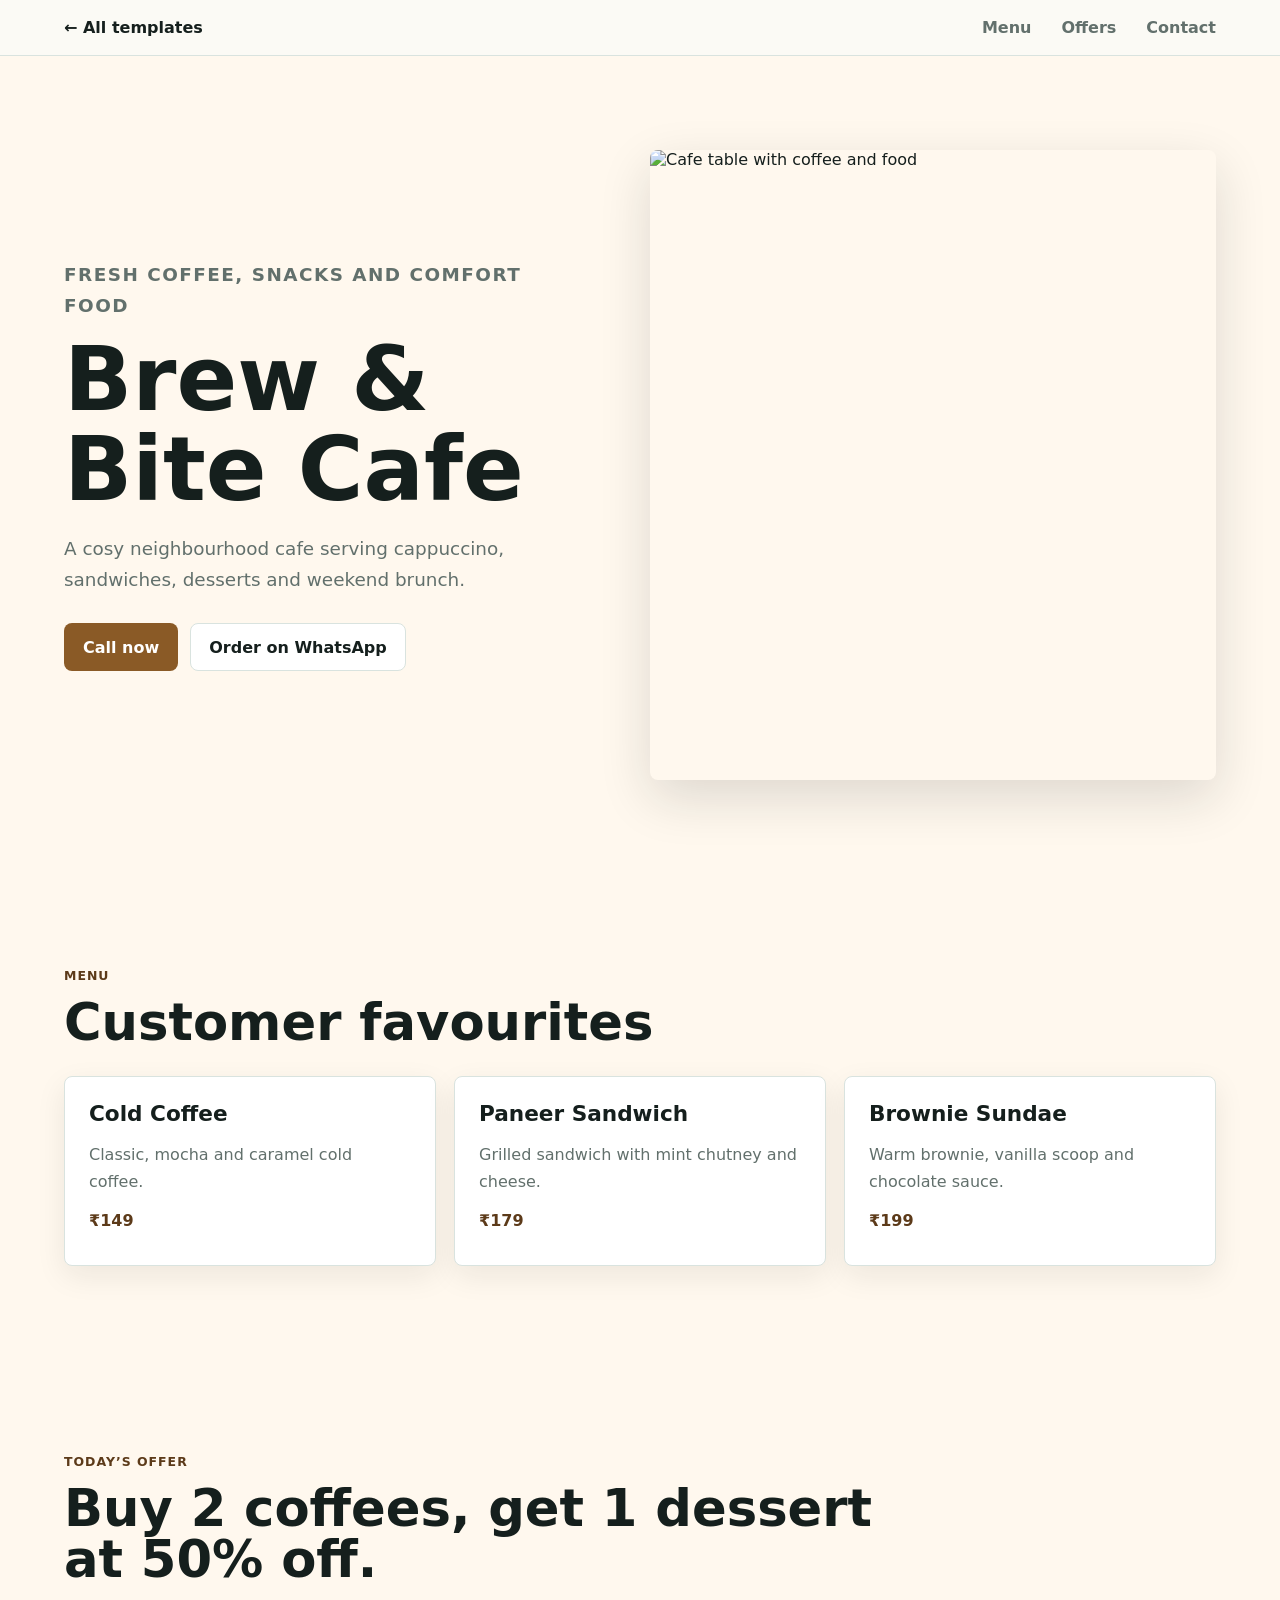
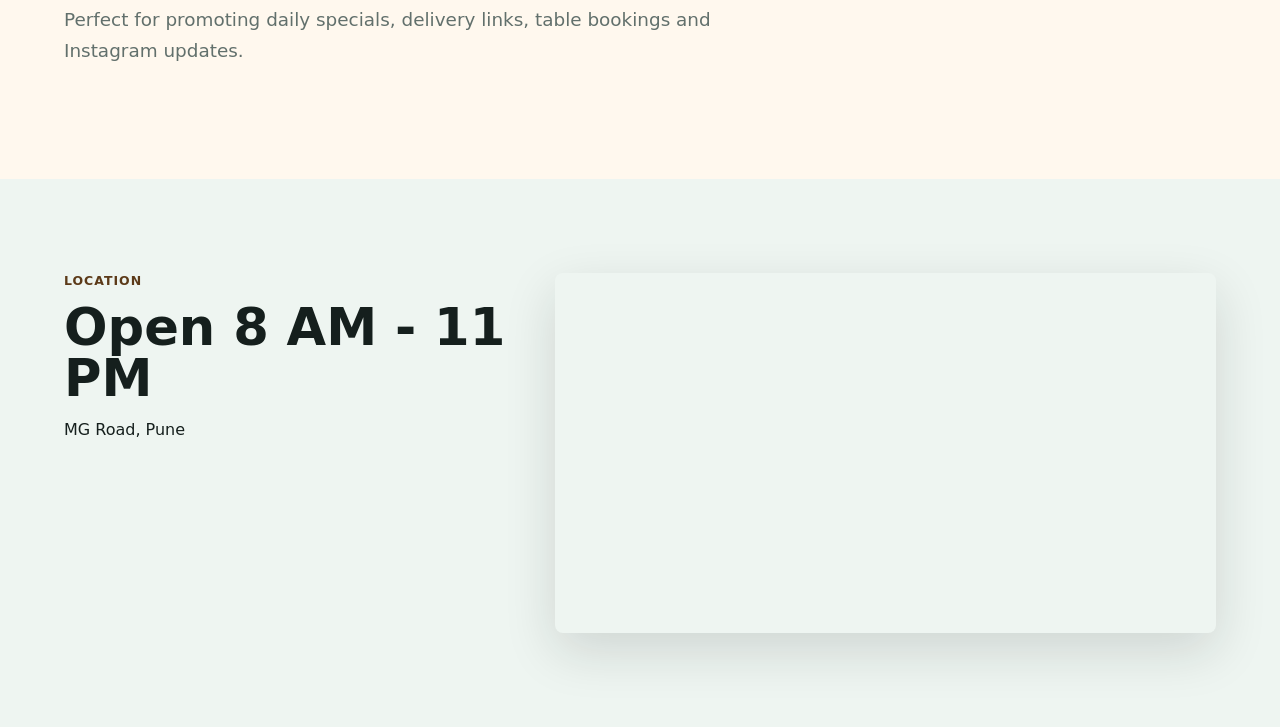
==== templates/cafe.html @ c32a070b "Add clickable full website template demos" ====
<!doctype html>
<html lang="en">
  <head>
    <meta charset="utf-8">
    <meta name="viewport" content="width=device-width, initial-scale=1">
    <title>Brew & Bite Cafe | Sample Website Template</title>
    <link rel="stylesheet" href="../template-demo.css">
  </head>
  <body class="cafe-theme">
    <header class="demo-header">
      <a href="../index.html#templates">← All templates</a>
      <nav><a href="#menu">Menu</a><a href="#offers">Offers</a><a href="#contact">Contact</a></nav>
    </header>
    <main>
      <section class="demo-hero">
        <div>
          <p class="demo-eyebrow">Fresh coffee, snacks and comfort food</p>
          <h1>Brew & Bite Cafe</h1>
          <p>A cosy neighbourhood cafe serving cappuccino, sandwiches, desserts and weekend brunch.</p>
          <div class="demo-actions">
            <a class="demo-button" href="tel:+919812345678">Call now</a>
            <a class="demo-button ghost" href="https://wa.me/919812345678">Order on WhatsApp</a>
          </div>
        </div>
        <img src="https://images.unsplash.com/photo-1554118811-1e0d58224f24?auto=format&fit=crop&w=1200&q=80" alt="Cafe table with coffee and food">
      </section>
      <section class="demo-section" id="menu">
        <p class="demo-eyebrow">Menu</p>
        <h2>Customer favourites</h2>
        <div class="demo-grid">
          <article><h3>Cold Coffee</h3><p>Classic, mocha and caramel cold coffee.</p><strong>₹149</strong></article>
          <article><h3>Paneer Sandwich</h3><p>Grilled sandwich with mint chutney and cheese.</p><strong>₹179</strong></article>
          <article><h3>Brownie Sundae</h3><p>Warm brownie, vanilla scoop and chocolate sauce.</p><strong>₹199</strong></article>
        </div>
      </section>
      <section class="demo-section" id="offers">
        <p class="demo-eyebrow">Today’s offer</p>
        <h2>Buy 2 coffees, get 1 dessert at 50% off.</h2>
        <p class="wide-copy">Perfect for promoting daily specials, delivery links, table bookings and Instagram updates.</p>
      </section>
      <section class="demo-section demo-contact" id="contact">
        <div><p class="demo-eyebrow">Location</p><h2>Open 8 AM - 11 PM</h2><p>MG Road, Pune</p></div>
        <iframe title="Sample Google Map" src="https://www.google.com/maps?q=MG%20Road%20Pune&output=embed"></iframe>
      </section>
    </main>
  </body>
</html>
---- template-demo.css ----
:root {
  --ink: #151f1d;
  --muted: #62706c;
  --paper: #fbfaf6;
  --panel: #ffffff;
  --line: #d9e3df;
  --accent: #0d766e;
  --accent-dark: #095d57;
  --warm: #d99b2b;
  --shadow: 0 18px 52px rgba(21, 31, 29, 0.14);
}

* {
  box-sizing: border-box;
}

body {
  margin: 0;
  font-family: Inter, ui-sans-serif, system-ui, -apple-system, BlinkMacSystemFont, "Segoe UI", sans-serif;
  background: var(--paper);
  color: var(--ink);
}

img {
  display: block;
  max-width: 100%;
}

a {
  color: inherit;
}

.demo-header {
  position: sticky;
  top: 0;
  z-index: 10;
  display: flex;
  justify-content: space-between;
  gap: 20px;
  padding: 18px clamp(18px, 5vw, 70px);
  border-bottom: 1px solid var(--line);
  background: rgba(251, 250, 246, 0.92);
  backdrop-filter: blur(16px);
}

.demo-header a {
  font-weight: 800;
  text-decoration: none;
}

.demo-header nav {
  display: flex;
  gap: clamp(12px, 3vw, 30px);
  color: var(--muted);
}

.demo-hero,
.demo-section {
  padding: clamp(48px, 8vw, 94px) clamp(18px, 5vw, 70px);
}

.demo-hero {
  display: grid;
  grid-template-columns: minmax(0, 0.9fr) minmax(320px, 1fr);
  align-items: center;
  gap: clamp(30px, 6vw, 82px);
  min-height: 86vh;
}

.demo-hero h1,
.demo-section h2 {
  max-width: 820px;
  margin: 0;
  font-size: clamp(2.7rem, 7vw, 6.4rem);
  line-height: 1;
  letter-spacing: 0;
}

.demo-section h2 {
  font-size: clamp(2rem, 4vw, 4.5rem);
}

.demo-hero p,
.wide-copy {
  max-width: 660px;
  color: var(--muted);
  font-size: 1.15rem;
  line-height: 1.7;
}

.demo-eyebrow {
  margin: 0 0 14px;
  color: var(--accent-dark);
  font-size: 0.78rem;
  font-weight: 900;
  letter-spacing: 0.08em;
  text-transform: uppercase;
}

.demo-hero img {
  width: 100%;
  height: min(70vh, 700px);
  min-height: 430px;
  object-fit: cover;
  border-radius: 8px;
  box-shadow: var(--shadow);
}

.demo-actions {
  display: flex;
  flex-wrap: wrap;
  gap: 12px;
  margin-top: 28px;
}

.demo-button {
  display: inline-flex;
  min-height: 48px;
  align-items: center;
  justify-content: center;
  padding: 13px 18px;
  border: 1px solid transparent;
  border-radius: 8px;
  background: var(--accent);
  color: #fff;
  font-weight: 900;
  text-decoration: none;
}

.demo-button.ghost {
  border-color: var(--line);
  background: var(--panel);
  color: var(--ink);
}

.demo-grid,
.demo-gallery {
  display: grid;
  grid-template-columns: repeat(3, minmax(0, 1fr));
  gap: 18px;
  margin-top: 28px;
}

.demo-grid article {
  min-height: 190px;
  padding: 24px;
  border: 1px solid var(--line);
  border-radius: 8px;
  background: var(--panel);
  box-shadow: 0 10px 30px rgba(21, 31, 29, 0.08);
}

.demo-grid h3 {
  margin: 0;
  font-size: 1.35rem;
}

.demo-grid p {
  color: var(--muted);
  line-height: 1.65;
}

.demo-grid strong {
  color: var(--accent-dark);
}

.demo-gallery img {
  width: 100%;
  aspect-ratio: 1.2;
  object-fit: cover;
  border-radius: 8px;
}

.demo-contact {
  display: grid;
  grid-template-columns: minmax(0, 0.7fr) minmax(320px, 1fr);
  gap: 28px;
  align-items: stretch;
  background: #eef5f1;
}

.demo-contact iframe {
  width: 100%;
  min-height: 360px;
  border: 0;
  border-radius: 8px;
  box-shadow: var(--shadow);
}

.salon-theme {
  --accent: #a23b72;
  --accent-dark: #792653;
  --paper: #fff7fa;
}

.cafe-theme {
  --accent: #8a5a26;
  --accent-dark: #5c3a19;
  --paper: #fff8ee;
}

.clinic-theme {
  --accent: #2176ae;
  --accent-dark: #15547d;
  --paper: #f5fbff;
}

.retail-theme {
  --accent: #7752a4;
  --accent-dark: #533977;
  --paper: #fbf8ff;
}

.coaching-theme {
  --accent: #296f46;
  --accent-dark: #1e5034;
  --paper: #f7fbf4;
}

.service-theme {
  --accent: #b7532a;
  --accent-dark: #80391f;
  --paper: #fff8f3;
}

@media (max-width: 860px) {
  .demo-header {
    align-items: flex-start;
    flex-direction: column;
  }

  .demo-hero,
  .demo-contact {
    grid-template-columns: 1fr;
  }

  .demo-hero {
    min-height: auto;
  }

  .demo-grid,
  .demo-gallery {
    grid-template-columns: 1fr;
  }
}
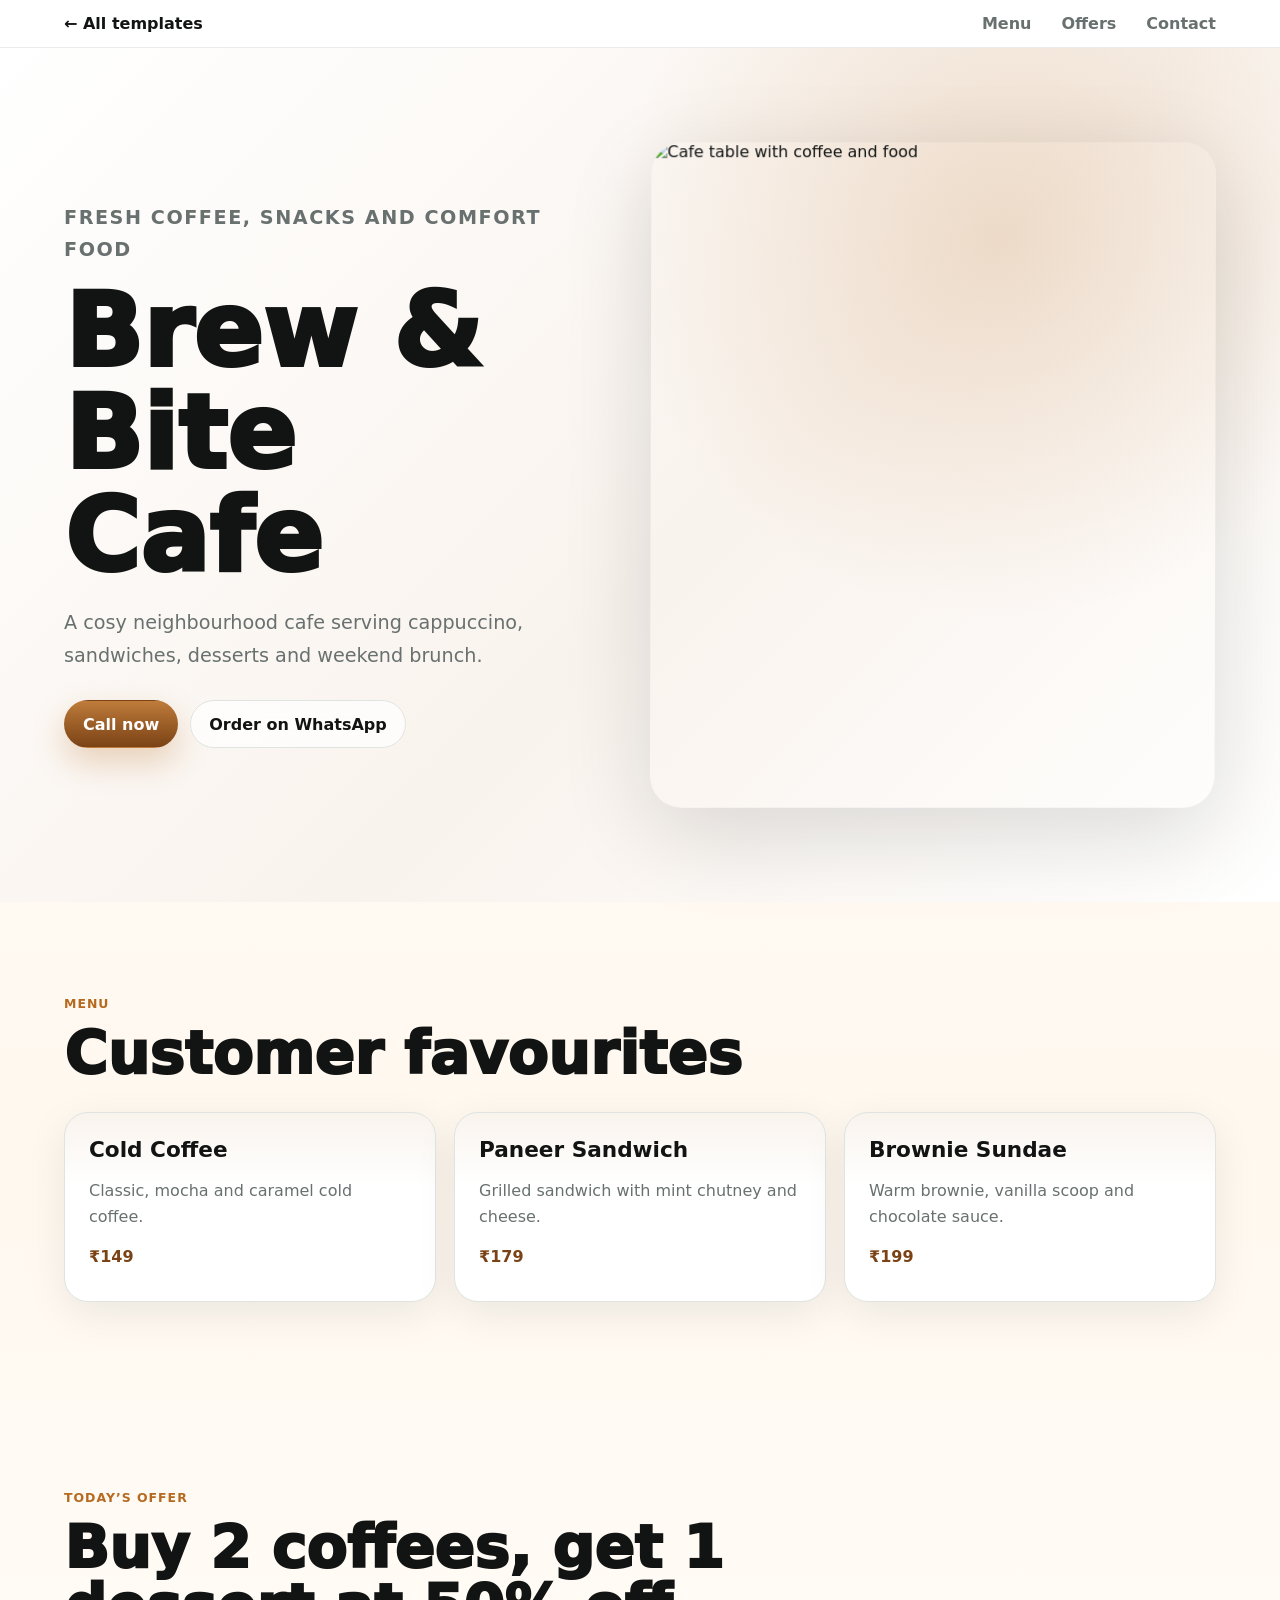
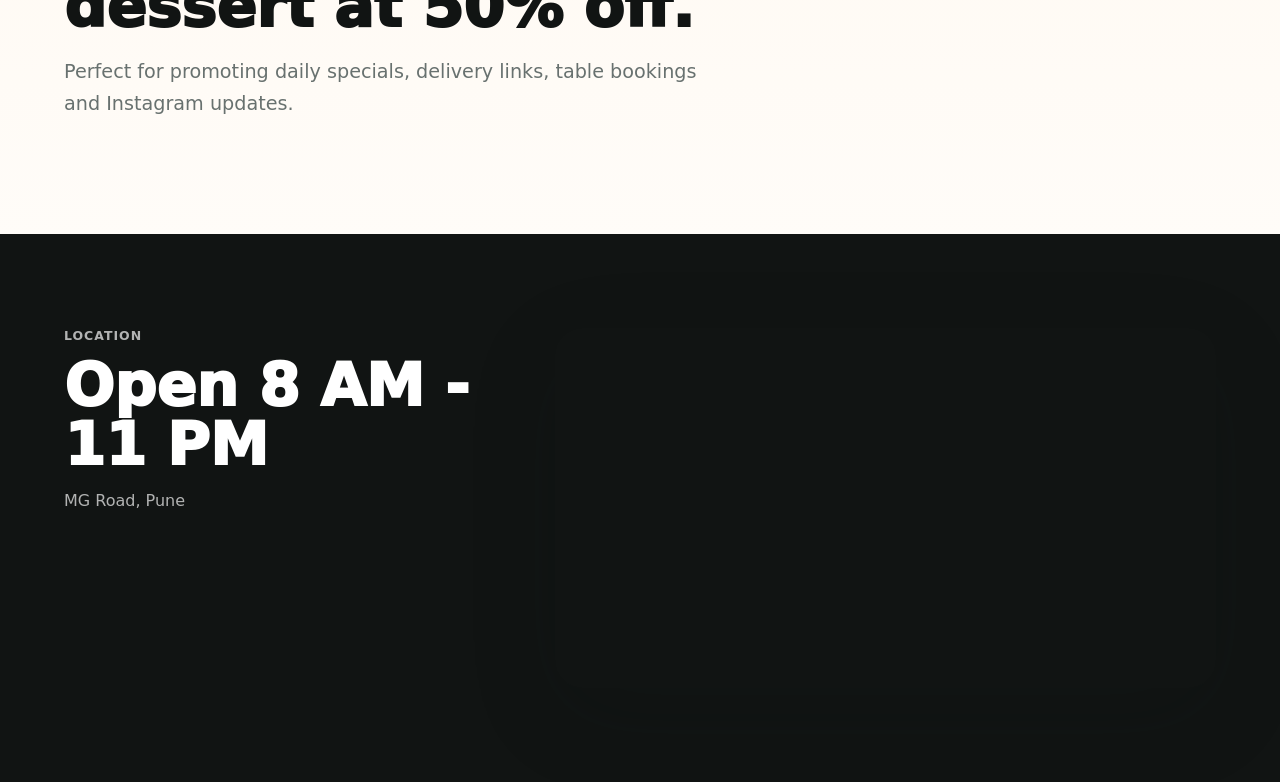
==== commit eb1345fc: "Add branded favicon" ====
--- a/templates/cafe.html
+++ b/templates/cafe.html
@@ -4,6 +4,7 @@
     <meta charset="utf-8">
     <meta name="viewport" content="width=device-width, initial-scale=1">
     <title>Brew & Bite Cafe | Sample Website Template</title>
+    <link rel="icon" href="../favicon.svg" type="image/svg+xml">
     <link rel="stylesheet" href="../template-demo.css">
   </head>
   <body class="cafe-theme">
--- a/template-demo.css
+++ b/template-demo.css
@@ -1,13 +1,14 @@
 :root {
-  --ink: #151f1d;
-  --muted: #62706c;
-  --paper: #fbfaf6;
+  --ink: #111413;
+  --muted: #68716f;
+  --paper: #f6f7f5;
   --panel: #ffffff;
-  --line: #d9e3df;
-  --accent: #0d766e;
-  --accent-dark: #095d57;
-  --warm: #d99b2b;
-  --shadow: 0 18px 52px rgba(21, 31, 29, 0.14);
+  --line: #dfe4e1;
+  --accent: #007aff;
+  --accent-dark: #005fc5;
+  --warm: #d6a23d;
+  --shadow: 0 26px 90px rgba(17, 20, 19, 0.14);
+  --soft-shadow: 0 12px 42px rgba(17, 20, 19, 0.08);
 }
 
 * {
@@ -17,8 +18,10 @@
 body {
   margin: 0;
   font-family: Inter, ui-sans-serif, system-ui, -apple-system, BlinkMacSystemFont, "Segoe UI", sans-serif;
-  background: var(--paper);
+  background:
+    linear-gradient(180deg, #fff 0%, var(--paper) 48%, #fff 100%);
   color: var(--ink);
+  text-rendering: optimizeLegibility;
 }
 
 img {
@@ -37,10 +40,10 @@
   display: flex;
   justify-content: space-between;
   gap: 20px;
-  padding: 18px clamp(18px, 5vw, 70px);
-  border-bottom: 1px solid var(--line);
-  background: rgba(251, 250, 246, 0.92);
-  backdrop-filter: blur(16px);
+  padding: 14px clamp(18px, 5vw, 70px);
+  border-bottom: 1px solid rgba(223, 228, 225, 0.72);
+  background: rgba(255, 255, 255, 0.74);
+  backdrop-filter: blur(24px) saturate(1.6);
 }
 
 .demo-header a {
@@ -52,6 +55,7 @@
   display: flex;
   gap: clamp(12px, 3vw, 30px);
   color: var(--muted);
+  font-weight: 700;
 }
 
 .demo-hero,
@@ -64,33 +68,37 @@
   grid-template-columns: minmax(0, 0.9fr) minmax(320px, 1fr);
   align-items: center;
   gap: clamp(30px, 6vw, 82px);
-  min-height: 86vh;
+  min-height: calc(100vh - 64px);
+  background:
+    radial-gradient(circle at 78% 22%, color-mix(in srgb, var(--accent) 18%, transparent), transparent 32%),
+    linear-gradient(135deg, #ffffff 0%, color-mix(in srgb, var(--accent) 8%, #ffffff) 56%, #ffffff 100%);
 }
 
 .demo-hero h1,
 .demo-section h2 {
   max-width: 820px;
   margin: 0;
-  font-size: clamp(2.7rem, 7vw, 6.4rem);
+  font-size: clamp(3.2rem, 8vw, 8rem);
   line-height: 1;
   letter-spacing: 0;
+  font-weight: 950;
 }
 
 .demo-section h2 {
-  font-size: clamp(2rem, 4vw, 4.5rem);
+  font-size: clamp(2.15rem, 4.6vw, 5rem);
 }
 
 .demo-hero p,
 .wide-copy {
   max-width: 660px;
   color: var(--muted);
-  font-size: 1.15rem;
+  font-size: clamp(1.08rem, 1.5vw, 1.28rem);
   line-height: 1.7;
 }
 
 .demo-eyebrow {
   margin: 0 0 14px;
-  color: var(--accent-dark);
+  color: var(--accent);
   font-size: 0.78rem;
   font-weight: 900;
   letter-spacing: 0.08em;
@@ -99,11 +107,12 @@
 
 .demo-hero img {
   width: 100%;
-  height: min(70vh, 700px);
-  min-height: 430px;
+  height: min(74vh, 760px);
+  min-height: 460px;
   object-fit: cover;
-  border-radius: 8px;
+  border-radius: 32px;
   box-shadow: var(--shadow);
+  transform: rotateY(-4deg) rotateX(2deg);
 }
 
 .demo-actions {
@@ -120,17 +129,20 @@
   justify-content: center;
   padding: 13px 18px;
   border: 1px solid transparent;
-  border-radius: 8px;
-  background: var(--accent);
+  border-radius: 999px;
+  background: linear-gradient(180deg, color-mix(in srgb, var(--accent) 88%, #fff), var(--accent-dark));
   color: #fff;
   font-weight: 900;
   text-decoration: none;
+  box-shadow: 0 14px 32px color-mix(in srgb, var(--accent) 28%, transparent);
 }
 
 .demo-button.ghost {
   border-color: var(--line);
-  background: var(--panel);
+  background: rgba(255, 255, 255, 0.72);
   color: var(--ink);
+  box-shadow: none;
+  backdrop-filter: blur(14px);
 }
 
 .demo-grid,
@@ -145,9 +157,11 @@
   min-height: 190px;
   padding: 24px;
   border: 1px solid var(--line);
-  border-radius: 8px;
-  background: var(--panel);
-  box-shadow: 0 10px 30px rgba(21, 31, 29, 0.08);
+  border-radius: 24px;
+  background:
+    linear-gradient(180deg, color-mix(in srgb, var(--accent) 8%, #fff), #fff 38%),
+    var(--panel);
+  box-shadow: var(--soft-shadow);
 }
 
 .demo-grid h3 {
@@ -168,7 +182,8 @@
   width: 100%;
   aspect-ratio: 1.2;
   object-fit: cover;
-  border-radius: 8px;
+  border-radius: 24px;
+  box-shadow: var(--soft-shadow);
 }
 
 .demo-contact {
@@ -176,50 +191,56 @@
   grid-template-columns: minmax(0, 0.7fr) minmax(320px, 1fr);
   gap: 28px;
   align-items: stretch;
-  background: #eef5f1;
+  background: #111413;
+  color: #fff;
+}
+
+.demo-contact .demo-eyebrow,
+.demo-contact p {
+  color: rgba(255, 255, 255, 0.68);
 }
 
 .demo-contact iframe {
   width: 100%;
   min-height: 360px;
   border: 0;
-  border-radius: 8px;
+  border-radius: 28px;
   box-shadow: var(--shadow);
 }
 
 .salon-theme {
-  --accent: #a23b72;
-  --accent-dark: #792653;
-  --paper: #fff7fa;
+  --accent: #ff2d8d;
+  --accent-dark: #c71968;
+  --paper: #fff6fa;
 }
 
 .cafe-theme {
-  --accent: #8a5a26;
-  --accent-dark: #5c3a19;
-  --paper: #fff8ee;
+  --accent: #b66a20;
+  --accent-dark: #7b4315;
+  --paper: #fff8ef;
 }
 
 .clinic-theme {
-  --accent: #2176ae;
-  --accent-dark: #15547d;
+  --accent: #007aff;
+  --accent-dark: #005fc5;
   --paper: #f5fbff;
 }
 
 .retail-theme {
-  --accent: #7752a4;
-  --accent-dark: #533977;
+  --accent: #7d5cff;
+  --accent-dark: #5132c8;
   --paper: #fbf8ff;
 }
 
 .coaching-theme {
-  --accent: #296f46;
-  --accent-dark: #1e5034;
+  --accent: #30a46c;
+  --accent-dark: #1c7a4b;
   --paper: #f7fbf4;
 }
 
 .service-theme {
-  --accent: #b7532a;
-  --accent-dark: #80391f;
+  --accent: #ff6b35;
+  --accent-dark: #c84a1f;
   --paper: #fff8f3;
 }
 
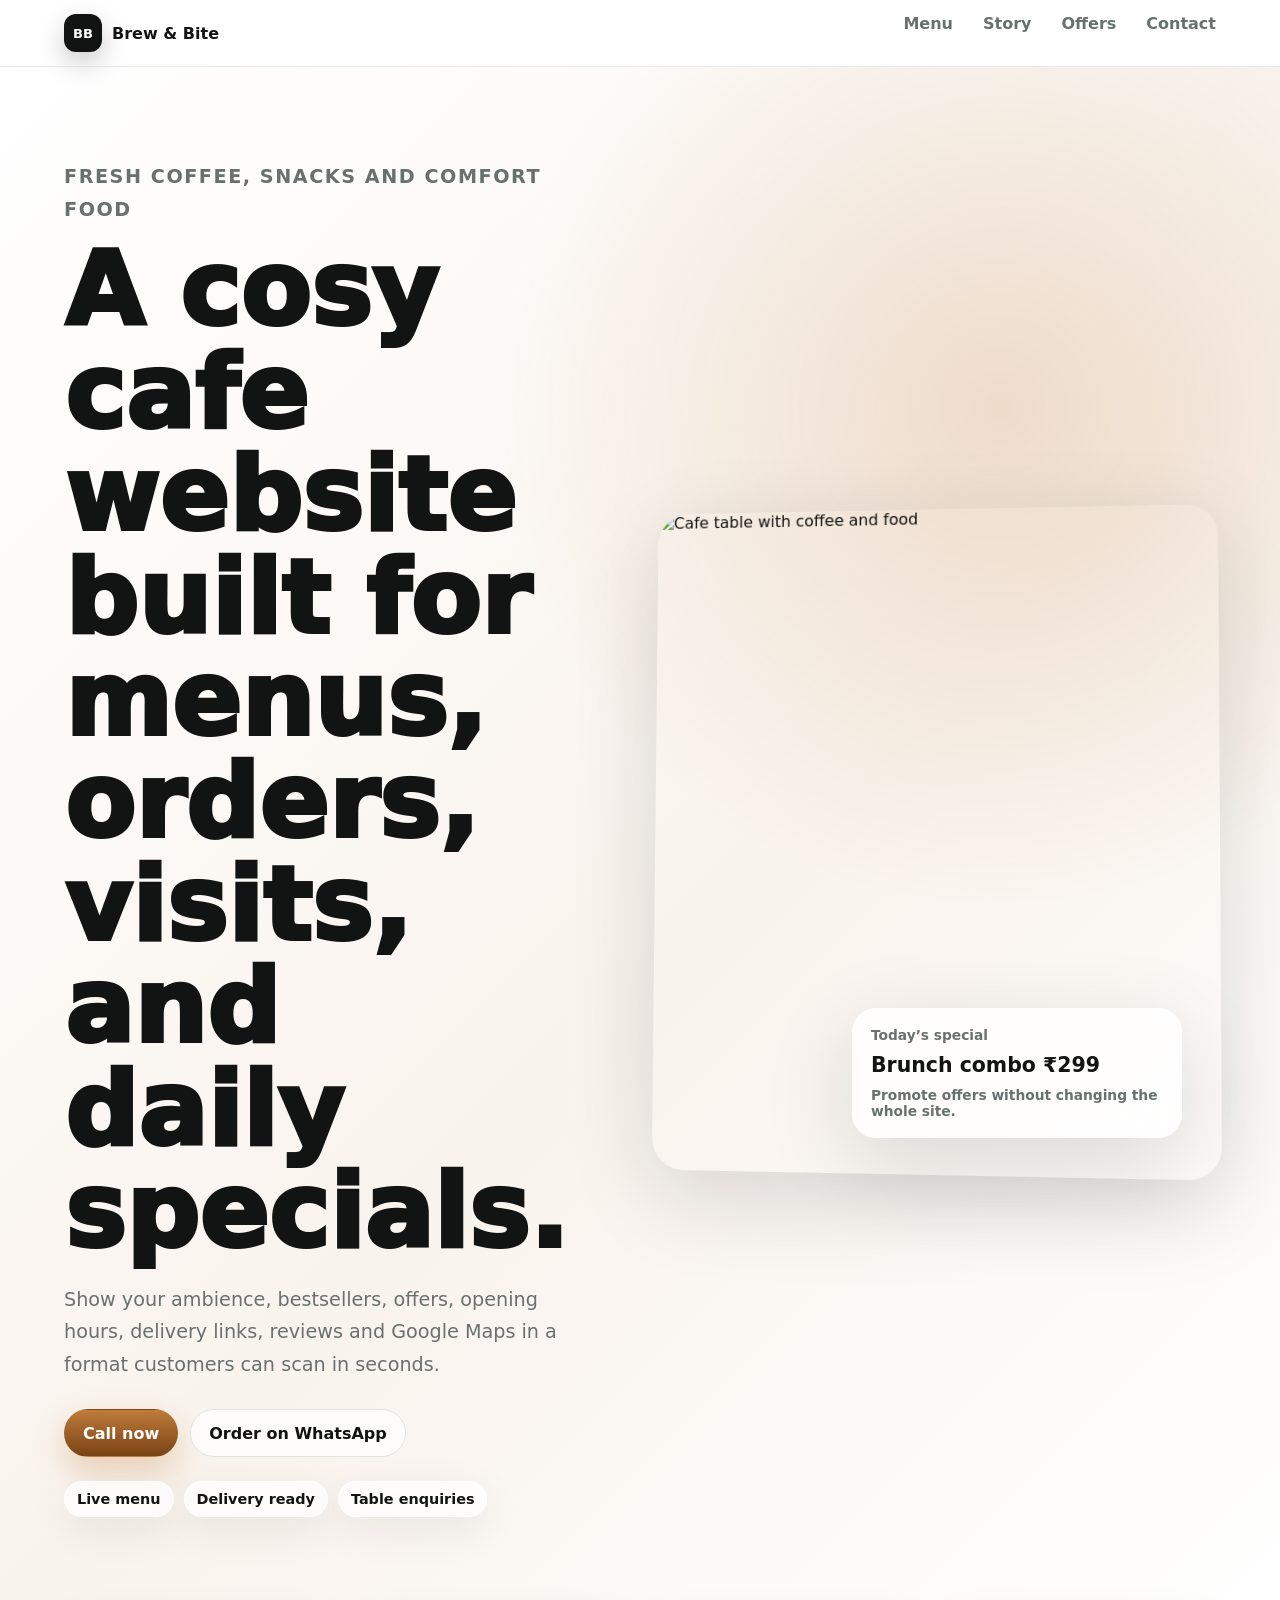
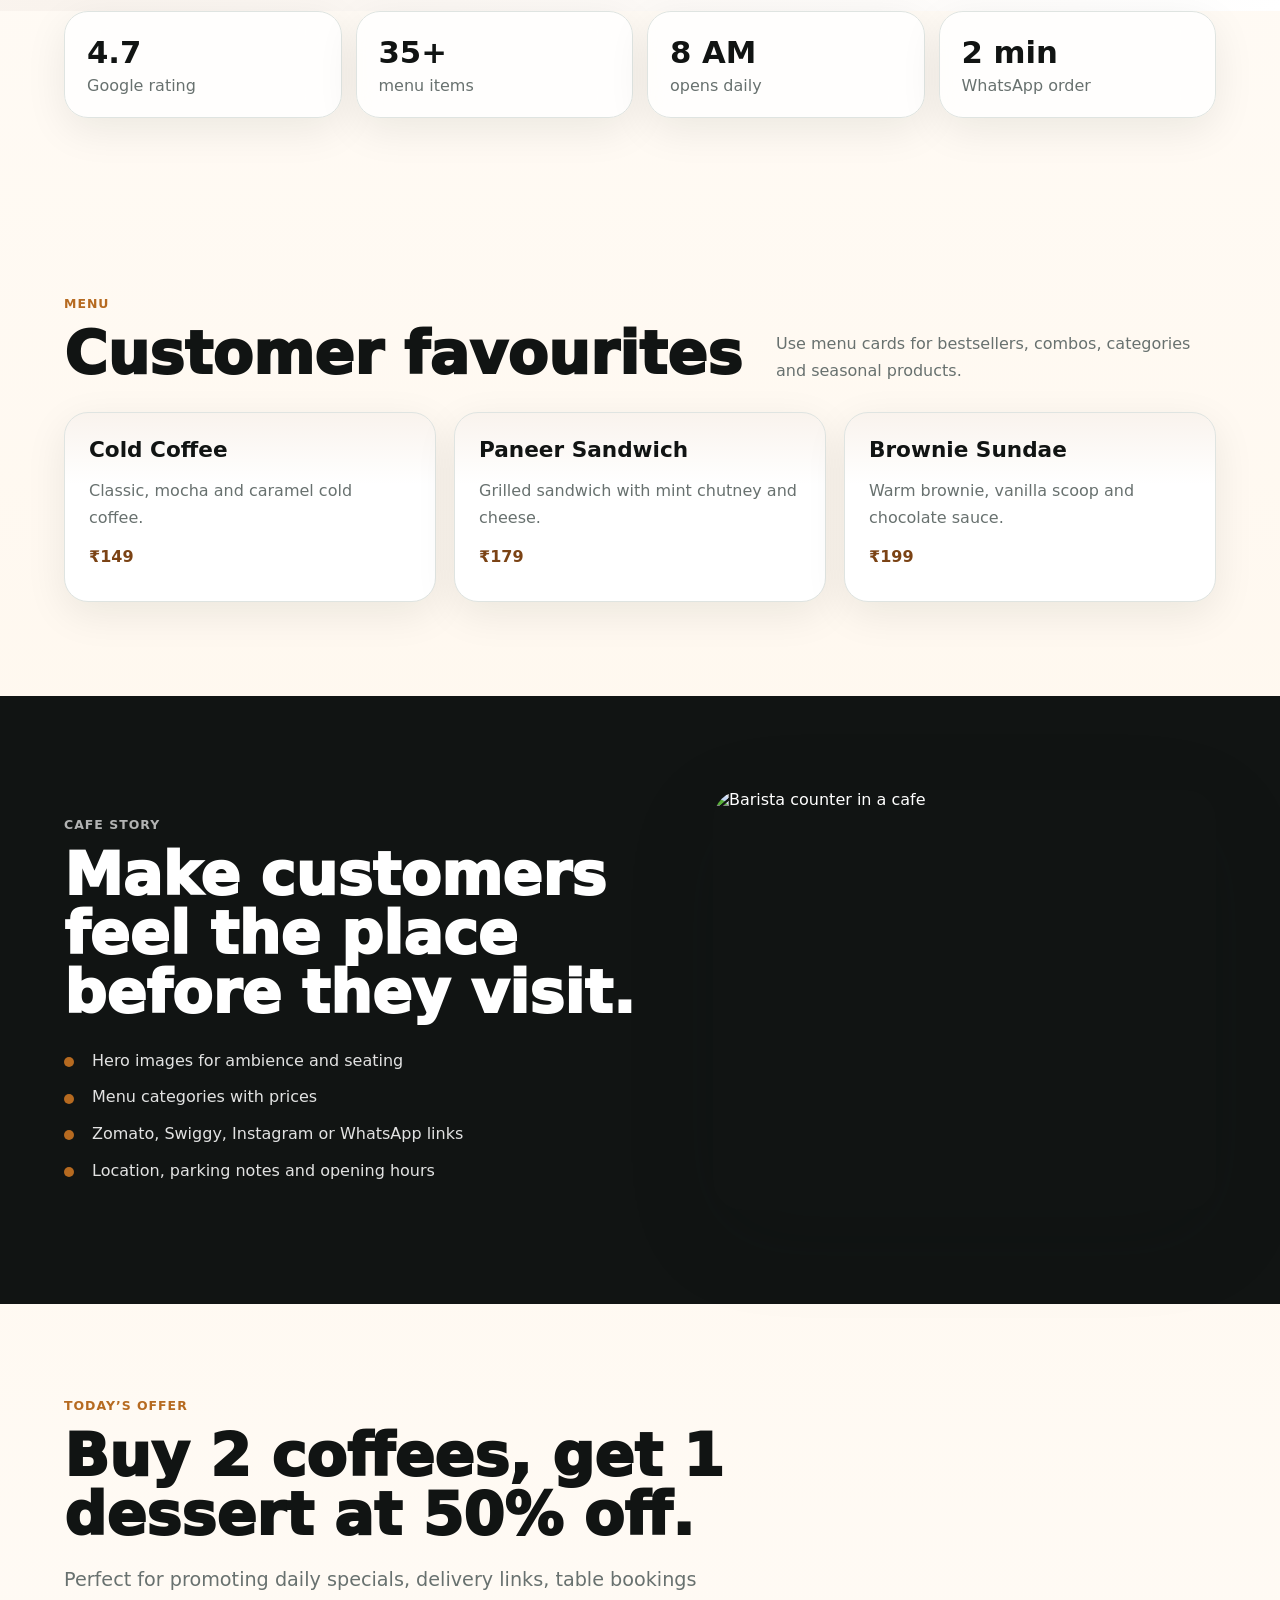
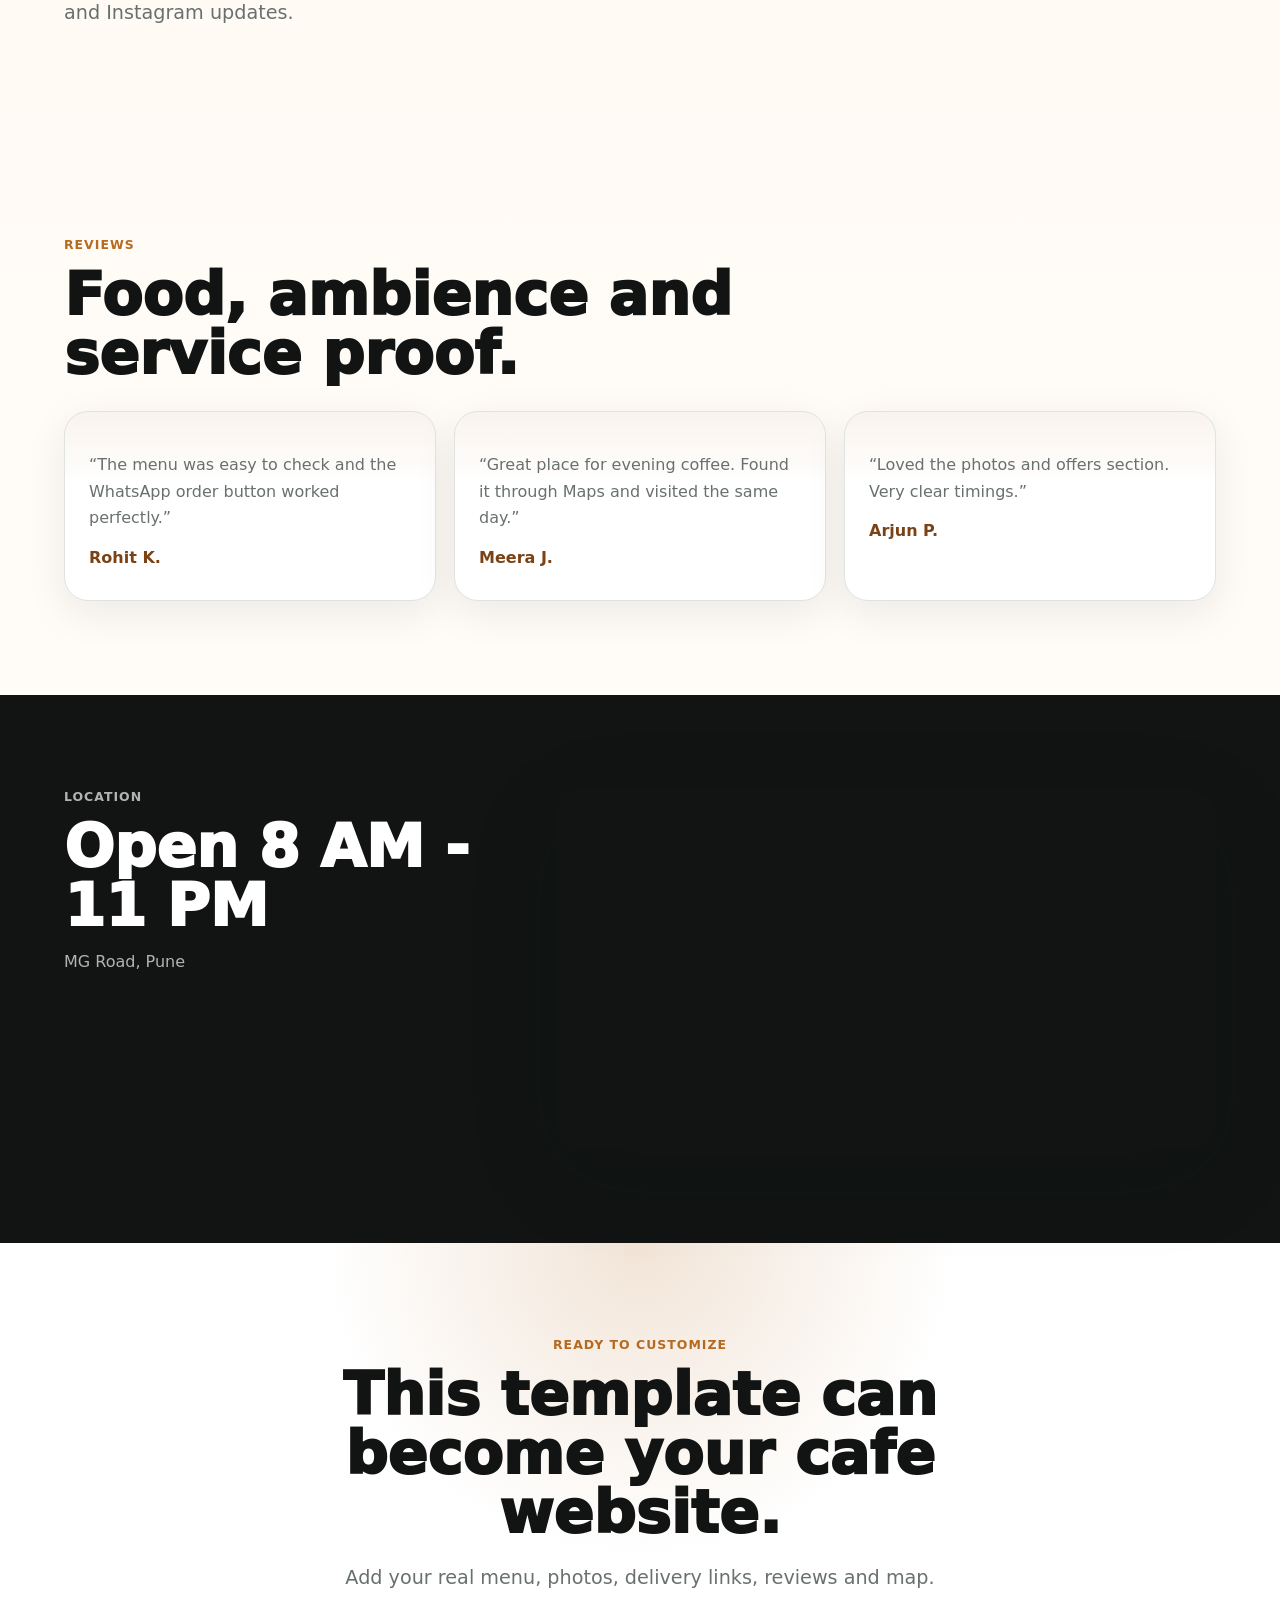
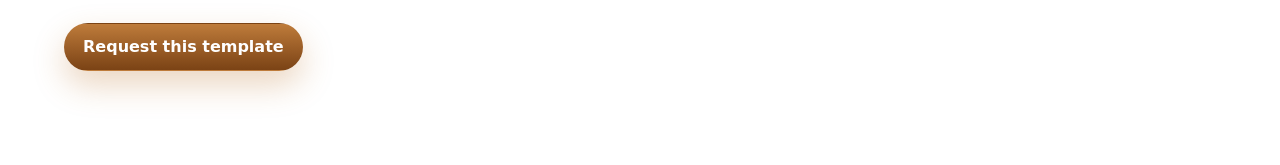
==== commit 834aeef3: "Add animated signature template system" ====
--- a/templates/cafe.html
+++ b/templates/cafe.html
@@ -9,40 +9,58 @@
   </head>
   <body class="cafe-theme">
     <header class="demo-header">
-      <a href="../index.html#templates">← All templates</a>
-      <nav><a href="#menu">Menu</a><a href="#offers">Offers</a><a href="#contact">Contact</a></nav>
+      <a class="demo-brand" href="../index.html#templates"><span class="demo-mark">BB</span><span>Brew & Bite</span></a>
+      <nav><a href="#menu">Menu</a><a href="#story">Story</a><a href="#offers">Offers</a><a href="#contact">Contact</a></nav>
     </header>
     <main>
       <section class="demo-hero">
-        <div>
+        <div class="demo-copy">
           <p class="demo-eyebrow">Fresh coffee, snacks and comfort food</p>
-          <h1>Brew & Bite Cafe</h1>
-          <p>A cosy neighbourhood cafe serving cappuccino, sandwiches, desserts and weekend brunch.</p>
+          <h1>A cosy cafe website built for menus, orders, visits, and daily specials.</h1>
+          <p>Show your ambience, bestsellers, offers, opening hours, delivery links, reviews and Google Maps in a format customers can scan in seconds.</p>
           <div class="demo-actions">
             <a class="demo-button" href="tel:+919812345678">Call now</a>
             <a class="demo-button ghost" href="https://wa.me/919812345678">Order on WhatsApp</a>
           </div>
+          <ul class="demo-proof"><li>Live menu</li><li>Delivery ready</li><li>Table enquiries</li></ul>
         </div>
-        <img src="https://images.unsplash.com/photo-1554118811-1e0d58224f24?auto=format&fit=crop&w=1200&q=80" alt="Cafe table with coffee and food">
+        <div class="demo-hero-card">
+          <img src="https://images.unsplash.com/photo-1554118811-1e0d58224f24?auto=format&fit=crop&w=1200&q=80" alt="Cafe table with coffee and food">
+          <div class="hero-info"><span>Today’s special</span><strong>Brunch combo ₹299</strong><span>Promote offers without changing the whole site.</span></div>
+        </div>
+      </section>
+      <section class="metric-strip">
+        <div><strong>4.7</strong><span>Google rating</span></div>
+        <div><strong>35+</strong><span>menu items</span></div>
+        <div><strong>8 AM</strong><span>opens daily</span></div>
+        <div><strong>2 min</strong><span>WhatsApp order</span></div>
       </section>
       <section class="demo-section" id="menu">
-        <p class="demo-eyebrow">Menu</p>
-        <h2>Customer favourites</h2>
+        <div class="section-top"><div><p class="demo-eyebrow">Menu</p><h2>Customer favourites</h2></div><p>Use menu cards for bestsellers, combos, categories and seasonal products.</p></div>
         <div class="demo-grid">
           <article><h3>Cold Coffee</h3><p>Classic, mocha and caramel cold coffee.</p><strong>₹149</strong></article>
           <article><h3>Paneer Sandwich</h3><p>Grilled sandwich with mint chutney and cheese.</p><strong>₹179</strong></article>
           <article><h3>Brownie Sundae</h3><p>Warm brownie, vanilla scoop and chocolate sauce.</p><strong>₹199</strong></article>
         </div>
       </section>
+      <section class="demo-section showcase" id="story">
+        <div><p class="demo-eyebrow">Cafe story</p><h2>Make customers feel the place before they visit.</h2><ul class="check-list"><li>Hero images for ambience and seating</li><li>Menu categories with prices</li><li>Zomato, Swiggy, Instagram or WhatsApp links</li><li>Location, parking notes and opening hours</li></ul></div>
+        <img src="https://images.unsplash.com/photo-1445116572660-236099ec97a0?auto=format&fit=crop&w=1000&q=80" alt="Barista counter in a cafe">
+      </section>
       <section class="demo-section" id="offers">
         <p class="demo-eyebrow">Today’s offer</p>
         <h2>Buy 2 coffees, get 1 dessert at 50% off.</h2>
         <p class="wide-copy">Perfect for promoting daily specials, delivery links, table bookings and Instagram updates.</p>
       </section>
+      <section class="demo-section">
+        <p class="demo-eyebrow">Reviews</p><h2>Food, ambience and service proof.</h2>
+        <div class="review-grid"><article><p>“The menu was easy to check and the WhatsApp order button worked perfectly.”</p><strong>Rohit K.</strong></article><article><p>“Great place for evening coffee. Found it through Maps and visited the same day.”</p><strong>Meera J.</strong></article><article><p>“Loved the photos and offers section. Very clear timings.”</p><strong>Arjun P.</strong></article></div>
+      </section>
       <section class="demo-section demo-contact" id="contact">
         <div><p class="demo-eyebrow">Location</p><h2>Open 8 AM - 11 PM</h2><p>MG Road, Pune</p></div>
         <iframe title="Sample Google Map" src="https://www.google.com/maps?q=MG%20Road%20Pune&output=embed"></iframe>
       </section>
+      <section class="demo-section final-cta"><p class="demo-eyebrow">Ready to customize</p><h2>This template can become your cafe website.</h2><p class="wide-copy">Add your real menu, photos, delivery links, reviews and map.</p><div class="demo-actions"><a class="demo-button" href="../index.html#quote">Request this template</a></div></section>
     </main>
   </body>
 </html>
--- a/template-demo.css
+++ b/template-demo.css
@@ -46,9 +46,28 @@
   backdrop-filter: blur(24px) saturate(1.6);
 }
 
+.demo-brand,
 .demo-header a {
   font-weight: 800;
   text-decoration: none;
+}
+
+.demo-brand {
+  display: flex;
+  align-items: center;
+  gap: 10px;
+}
+
+.demo-mark {
+  display: grid;
+  width: 38px;
+  height: 38px;
+  place-items: center;
+  border-radius: 12px;
+  background: var(--ink);
+  color: #fff;
+  font-size: 0.82rem;
+  box-shadow: 0 10px 26px rgba(17, 20, 19, 0.22);
 }
 
 .demo-header nav {
@@ -72,6 +91,37 @@
   background:
     radial-gradient(circle at 78% 22%, color-mix(in srgb, var(--accent) 18%, transparent), transparent 32%),
     linear-gradient(135deg, #ffffff 0%, color-mix(in srgb, var(--accent) 8%, #ffffff) 56%, #ffffff 100%);
+}
+
+.demo-copy {
+  position: relative;
+  z-index: 2;
+}
+
+.demo-hero-card {
+  position: relative;
+  perspective: 1200px;
+}
+
+.demo-proof {
+  display: flex;
+  flex-wrap: wrap;
+  gap: 10px;
+  margin: 24px 0 0;
+  padding: 0;
+  list-style: none;
+}
+
+.demo-proof li {
+  padding: 9px 12px;
+  border: 1px solid rgba(255, 255, 255, 0.7);
+  border-radius: 999px;
+  background: rgba(255, 255, 255, 0.72);
+  color: var(--ink);
+  font-size: 0.9rem;
+  font-weight: 800;
+  box-shadow: var(--soft-shadow);
+  backdrop-filter: blur(16px);
 }
 
 .demo-hero h1,
@@ -113,6 +163,31 @@
   border-radius: 32px;
   box-shadow: var(--shadow);
   transform: rotateY(-4deg) rotateX(2deg);
+}
+
+.hero-info {
+  position: absolute;
+  right: clamp(12px, 4vw, 34px);
+  bottom: clamp(12px, 4vw, 34px);
+  display: grid;
+  gap: 10px;
+  width: min(330px, calc(100% - 24px));
+  padding: 18px;
+  border: 1px solid rgba(255, 255, 255, 0.76);
+  border-radius: 24px;
+  background: rgba(255, 255, 255, 0.84);
+  box-shadow: var(--shadow);
+  backdrop-filter: blur(20px) saturate(1.5);
+}
+
+.hero-info span {
+  color: var(--muted);
+  font-size: 0.86rem;
+  font-weight: 800;
+}
+
+.hero-info strong {
+  font-size: 1.28rem;
 }
 
 .demo-actions {
@@ -146,14 +221,18 @@
 }
 
 .demo-grid,
-.demo-gallery {
+.demo-gallery,
+.review-grid,
+.feature-grid {
   display: grid;
   grid-template-columns: repeat(3, minmax(0, 1fr));
   gap: 18px;
   margin-top: 28px;
 }
 
-.demo-grid article {
+.demo-grid article,
+.feature-grid article,
+.review-grid article {
   min-height: 190px;
   padding: 24px;
   border: 1px solid var(--line);
@@ -164,18 +243,112 @@
   box-shadow: var(--soft-shadow);
 }
 
-.demo-grid h3 {
+.demo-grid h3,
+.feature-grid h3 {
   margin: 0;
   font-size: 1.35rem;
 }
 
-.demo-grid p {
+.demo-grid p,
+.feature-grid p,
+.review-grid p {
   color: var(--muted);
   line-height: 1.65;
 }
 
-.demo-grid strong {
+.demo-grid strong,
+.feature-grid strong,
+.review-grid strong {
   color: var(--accent-dark);
+}
+
+.section-top {
+  display: flex;
+  align-items: end;
+  justify-content: space-between;
+  gap: 24px;
+}
+
+.section-top p:last-child {
+  max-width: 440px;
+  margin: 0;
+  color: var(--muted);
+  line-height: 1.7;
+}
+
+.metric-strip {
+  display: grid;
+  grid-template-columns: repeat(4, minmax(0, 1fr));
+  gap: 14px;
+  padding: 0 clamp(18px, 5vw, 70px) clamp(48px, 7vw, 84px);
+}
+
+.metric-strip div {
+  padding: 22px;
+  border: 1px solid var(--line);
+  border-radius: 24px;
+  background: rgba(255, 255, 255, 0.78);
+  box-shadow: var(--soft-shadow);
+  backdrop-filter: blur(18px);
+}
+
+.metric-strip strong {
+  display: block;
+  font-size: clamp(1.4rem, 2.4vw, 2.1rem);
+}
+
+.metric-strip span {
+  display: block;
+  margin-top: 6px;
+  color: var(--muted);
+}
+
+.showcase {
+  display: grid;
+  grid-template-columns: minmax(0, 1fr) minmax(320px, 0.86fr);
+  gap: clamp(26px, 5vw, 70px);
+  align-items: center;
+  background: #111413;
+  color: #fff;
+}
+
+.showcase p,
+.showcase .demo-eyebrow {
+  color: rgba(255, 255, 255, 0.68);
+}
+
+.showcase img {
+  width: 100%;
+  min-height: 420px;
+  object-fit: cover;
+  border-radius: 30px;
+  box-shadow: var(--shadow);
+}
+
+.check-list {
+  display: grid;
+  gap: 12px;
+  margin: 26px 0 0;
+  padding: 0;
+  list-style: none;
+}
+
+.check-list li {
+  position: relative;
+  padding-left: 28px;
+  color: rgba(255, 255, 255, 0.88);
+  line-height: 1.55;
+}
+
+.check-list li::before {
+  content: "";
+  position: absolute;
+  left: 0;
+  top: 0.52em;
+  width: 10px;
+  height: 10px;
+  border-radius: 999px;
+  background: var(--accent);
 }
 
 .demo-gallery img {
@@ -195,6 +368,19 @@
   color: #fff;
 }
 
+.final-cta {
+  text-align: center;
+  background:
+    radial-gradient(circle at 50% 0%, color-mix(in srgb, var(--accent) 18%, transparent), transparent 38%),
+    #fff;
+}
+
+.final-cta h2,
+.final-cta p {
+  margin-left: auto;
+  margin-right: auto;
+}
+
 .demo-contact .demo-eyebrow,
 .demo-contact p {
   color: rgba(255, 255, 255, 0.68);
@@ -244,6 +430,45 @@
   --paper: #fff8f3;
 }
 
+.style-elegant .demo-hero {
+  background:
+    linear-gradient(135deg, #fff 0%, color-mix(in srgb, var(--accent) 7%, #fff) 100%);
+}
+
+.style-classic .demo-hero img,
+.style-classic .demo-gallery img,
+.style-classic .demo-contact iframe,
+.style-classic .showcase img {
+  border-radius: 18px;
+}
+
+.style-bold .demo-hero {
+  background:
+    radial-gradient(circle at 80% 20%, color-mix(in srgb, var(--accent) 24%, transparent), transparent 35%),
+    #111413;
+  color: #fff;
+}
+
+.style-bold .demo-hero p,
+.style-bold .demo-eyebrow {
+  color: rgba(255, 255, 255, 0.72);
+}
+
+.style-bold .demo-proof li {
+  background: rgba(255, 255, 255, 0.14);
+  color: #fff;
+}
+
+.style-minimal .demo-hero {
+  background: #fff;
+}
+
+.style-minimal .demo-grid article,
+.style-minimal .feature-grid article,
+.style-minimal .review-grid article {
+  box-shadow: none;
+}
+
 @media (max-width: 860px) {
   .demo-header {
     align-items: flex-start;
@@ -251,7 +476,8 @@
   }
 
   .demo-hero,
-  .demo-contact {
+  .demo-contact,
+  .showcase {
     grid-template-columns: 1fr;
   }
 
@@ -260,7 +486,19 @@
   }
 
   .demo-grid,
-  .demo-gallery {
+  .demo-gallery,
+  .review-grid,
+  .feature-grid,
+  .metric-strip {
     grid-template-columns: 1fr;
   }
-}
+
+  .section-top {
+    align-items: flex-start;
+    flex-direction: column;
+  }
+
+  .demo-hero img {
+    transform: none;
+  }
+}
